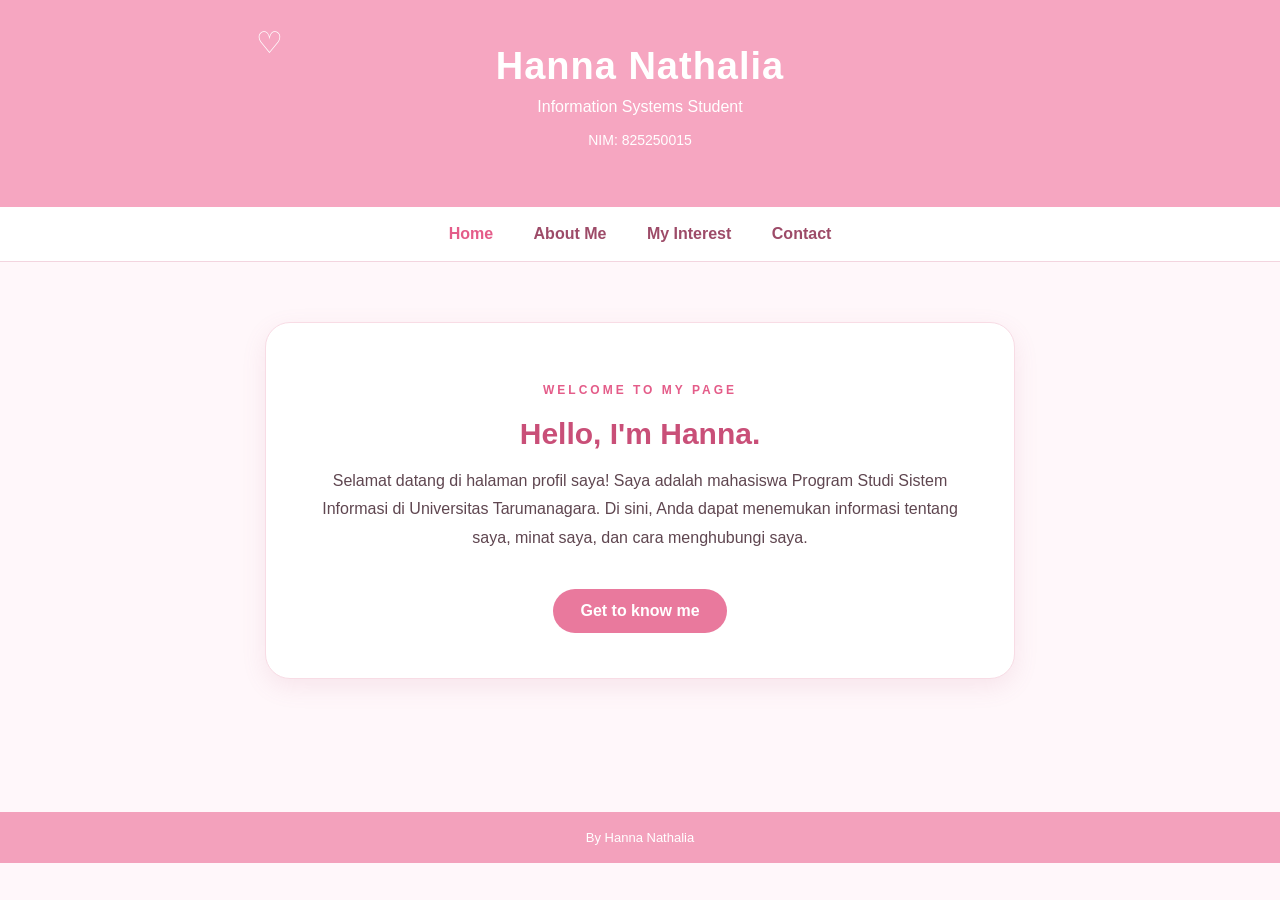
==== index.html @ 29fd4357 "Add files via upload" ====
<!DOCTYPE html>
<html lang="id">
<head>
    <meta charset="UTF-8">
    <meta name="viewport" content="width=device-width, initial-scale=1.0">
    <title>Hanna Nathalia | Home</title>
    <link rel="stylesheet" href="style.css">
</head>

<body>

    <header>
        <div class="decoration">♡</div>
        <h1>Hanna Nathalia</h1>
        <p>Information Systems Student</p>
        <p class="nim">NIM: 825250015</p>
    </header>

    <nav>
        <a href="index.html" class="active">Home</a>
        <a href="about.html">About Me</a>
        <a href="interest.html">My Interest</a>
        <a href="contact.html">Contact</a>
    </nav>

    <main>
        <article class="hero">
            <p class="small-title">WELCOME TO MY PAGE</p>

            <h2>Hello, I'm Hanna.</h2>

            <p>
                Selamat datang di halaman profil saya! Saya adalah mahasiswa Program Studi 
                Sistem Informasi di Universitas Tarumanagara. Di sini, Anda dapat menemukan 
                informasi tentang saya, minat saya, dan cara menghubungi saya.
            </p>

            <a href="about.html" class="button">
                Get to know me
            </a>
        </article>
    </main>

    <footer>
        <p>By Hanna Nathalia</p>
    </footer>

</body>
</html>
---- style.css ----
* {
    box-sizing: border-box;
}

body {
    margin: 0;
    font-family: Arial, sans-serif;
    background-color: #fff7fa;
    color: #5f4650;
}

/* HEADER */

header {
    background-color: #f6a6c1;
    color: white;
    text-align: center;
    padding: 45px 20px;
    position: relative;
}

header h1 {
    margin: 0;
    font-size: 38px;
    letter-spacing: 1px;
}

header p {
    margin-top: 10px;
    font-size: 16px;
}

.nim {
    font-size: 14px;
    margin-top: 8px;
}

.decoration {
    position: absolute;
    left: 20%;
    top: 25px;
    font-size: 30px;
}

/* NAVIGATION */

nav {
    background-color: white;
    text-align: center;
    padding: 18px;
    border-bottom: 1px solid #f3d5df;
}

nav a {
    color: #9d4b68;
    text-decoration: none;
    margin: 0 18px;
    font-weight: bold;
}

nav a:hover,
nav a.active {
    color: #e45c89;
}

/* MAIN */

main {
    min-height: 550px;
    padding: 60px 20px;
}

/* ARTICLE */

.hero,
.card,
.contact-card {
    max-width: 750px;
    margin: auto;
    background-color: white;
    padding: 45px;
    border-radius: 25px;
    border: 1px solid #f8dce5;
    box-shadow: 0 8px 25px rgba(190, 100, 130, 0.12);
}

.hero {
    text-align: center;
}

.small-title {
    color: #e45c89;
    font-size: 12px;
    letter-spacing: 3px;
    font-weight: bold;
}

.hero h2,
.card h2,
.contact-card h2 {
    color: #c94f78;
    font-size: 30px;
    margin: 15px 0;
}

.hero p,
.card p,
.contact-card p {
    line-height: 1.8;
}

/* BUTTON */

.button {
    display: inline-block;
    margin-top: 20px;
    padding: 13px 27px;
    background-color: #e9799d;
    color: white;
    text-decoration: none;
    border-radius: 25px;
    font-weight: bold;
}

.button:hover {
    background-color: #c94f78;
}

/* ABOUT ME */

.card h2 {
    text-align: center;
}

.info-box {
    margin-top: 30px;
}

.info-box div {
    background-color: #fff0f5;
    padding: 18px;
    margin-bottom: 12px;
    border-radius: 15px;
}

.info-box span {
    display: block;
    color: #c96b89;
    font-size: 12px;
    margin-bottom: 6px;
}

.info-box strong {
    color: #704653;
}

/* MY INTEREST */

.interest-card {
    background-color: #fff5f8;
    border: 1px solid #f5d6e1;
    padding: 25px;
    margin-top: 20px;
    border-radius: 18px;
    text-align: center;
}

.interest-card:hover {
    box-shadow: 0 8px 20px rgba(190, 100, 130, 0.15);
}

.interest-icon {
    color: #e45c89;
    font-size: 27px;
}

.interest-card h3 {
    color: #c94f78;
}

.interest-card p {
    font-size: 14px;
}

/* CONTACT */

.contact-card {
    text-align: center;
}

.contact-decoration {
    color: #e45c89;
    font-size: 35px;
}

.email {
    color: #9d4b68;
    margin-top: 10px;
}

.linkedin {
    margin-top: 35px;
    padding-top: 25px;
    border-top: 1px solid #f1dce3;
}

.linkedin a {
    color: #d45580;
    text-decoration: none;
    font-weight: bold;
}

/* FOOTER */

footer {
    background-color: #f3a1bc;
    color: white;
    text-align: center;
    padding: 18px;
}

footer p {
    margin: 0;
    font-size: 13px;
}
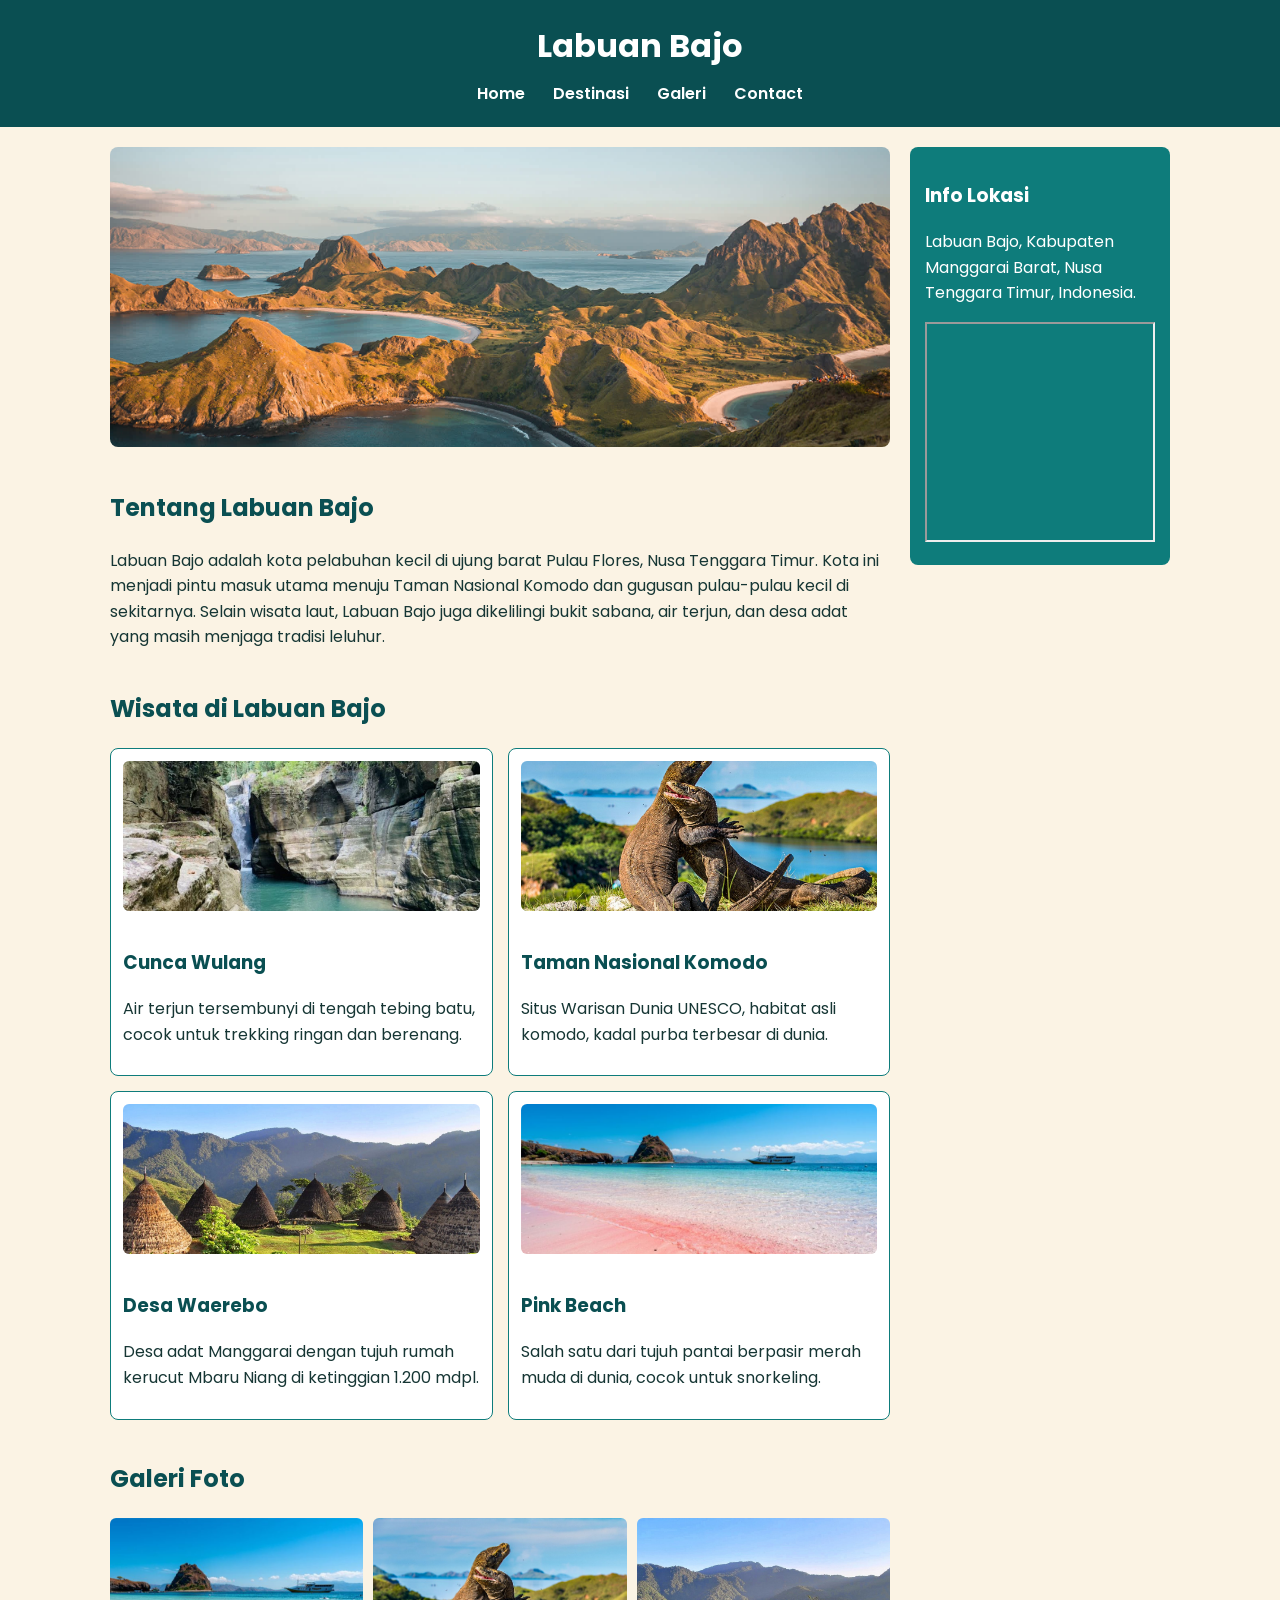
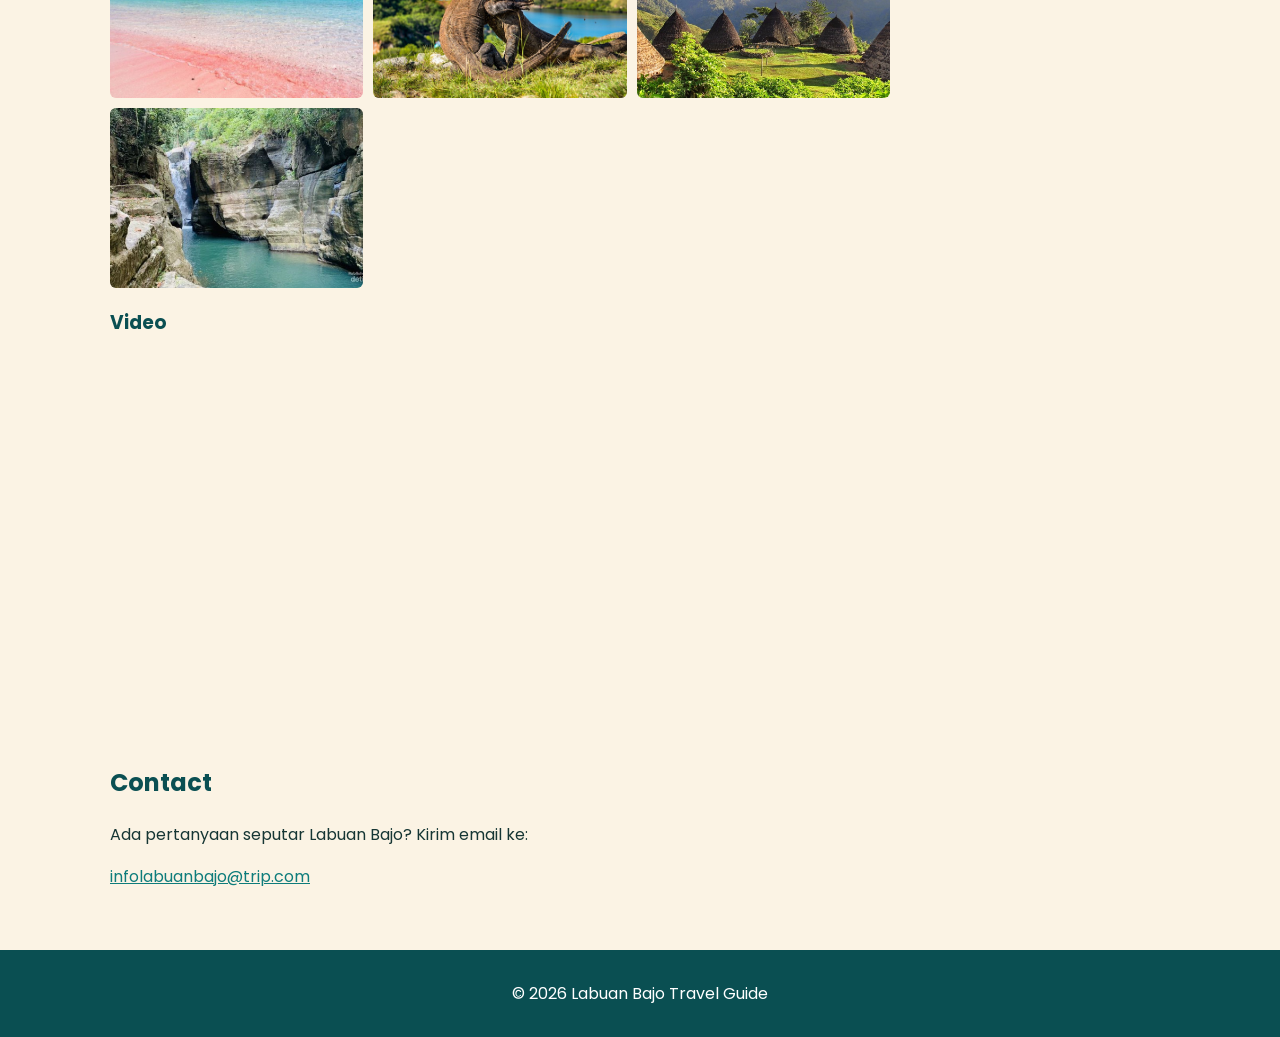
==== commit 95b385ee: "Add files via upload" ====
--- a/index.html
+++ b/index.html
@@ -1,49 +1,121 @@
-<!DOCTYPE html>
-<html lang="id">
-<head>
-    <meta charset="UTF-8">
-    <meta name="viewport" content="width=device-width, initial-scale=1.0">
-    <title>Hanna Nathalia | Home</title>
-    <link rel="stylesheet" href="style.css">
-</head>
-
-<body>
-
-    <header>
-        <div class="decoration">♡</div>
-        <h1>Hanna Nathalia</h1>
-        <p>Information Systems Student</p>
-        <p class="nim">NIM: 825250015</p>
-    </header>
-
-    <nav>
-        <a href="index.html" class="active">Home</a>
-        <a href="about.html">About Me</a>
-        <a href="interest.html">My Interest</a>
-        <a href="contact.html">Contact</a>
-    </nav>
-
-    <main>
-        <article class="hero">
-            <p class="small-title">WELCOME TO MY PAGE</p>
-
-            <h2>Hello, I'm Hanna.</h2>
-
-            <p>
-                Selamat datang di halaman profil saya! Saya adalah mahasiswa Program Studi 
-                Sistem Informasi di Universitas Tarumanagara. Di sini, Anda dapat menemukan 
-                informasi tentang saya, minat saya, dan cara menghubungi saya.
-            </p>
-
-            <a href="about.html" class="button">
-                Get to know me
-            </a>
-        </article>
-    </main>
-
-    <footer>
-        <p>By Hanna Nathalia</p>
-    </footer>
-
-</body>
-</html>+<!DOCTYPE html>
+<html lang="id">
+<head>
+<meta charset="UTF-8">
+<meta name="viewport" content="width=device-width, initial-scale=1.0">
+<title>Labuan Bajo — Wisata Indonesia</title>
+<link rel="preconnect" href="https://fonts.googleapis.com">
+<link href="https://fonts.googleapis.com/css2?family=Poppins:wght@400;600;700&display=swap" rel="stylesheet">
+<link rel="stylesheet" href="style.css">
+</head>
+<body>
+
+  <!-- HEADER -->
+  <header>
+    <h1>Labuan Bajo</h1>
+    <nav>
+      <a href="#home">Home</a>
+      <a href="#destinasi">Destinasi</a>
+      <a href="#galeri">Galeri</a>
+      <a href="#contact">Contact</a>
+    </nav>
+  </header>
+
+  <!-- LAYOUT GRID: konten (3fr) + sidebar (1fr) -->
+  <div class="container">
+
+    <main class="content">
+
+      <!-- HOME -->
+      <section id="home">
+        <img src="images/labuan-bajo.jpg" alt="Pemandangan Labuan Bajo" class="foto-utama">
+        <h2>Tentang Labuan Bajo</h2>
+        <p>
+          Labuan Bajo adalah kota pelabuhan kecil di ujung barat Pulau Flores,
+          Nusa Tenggara Timur. Kota ini menjadi pintu masuk utama menuju Taman
+          Nasional Komodo dan gugusan pulau-pulau kecil di sekitarnya. Selain
+          wisata laut, Labuan Bajo juga dikelilingi bukit sabana, air terjun,
+          dan desa adat yang masih menjaga tradisi leluhur.
+        </p>
+      </section>
+
+      <!-- DESTINASI -->
+      <section id="destinasi">
+        <h2>Wisata di Labuan Bajo</h2>
+        <div class="grid-kartu">
+
+          <div class="kartu">
+            <img src="images/cunca-wulang.jpeg" alt="Cunca Wulang">
+            <h3>Cunca Wulang</h3>
+            <p>Air terjun tersembunyi di tengah tebing batu, cocok untuk trekking ringan dan berenang.</p>
+          </div>
+
+          <div class="kartu">
+            <img src="images/taman-nasional-komodo.jpg" alt="Taman Nasional Komodo">
+            <h3>Taman Nasional Komodo</h3>
+            <p>Situs Warisan Dunia UNESCO, habitat asli komodo, kadal purba terbesar di dunia.</p>
+          </div>
+
+          <div class="kartu">
+            <img src="images/desa-waerebo.jpg" alt="Desa Waerebo">
+            <h3>Desa Waerebo</h3>
+            <p>Desa adat Manggarai dengan tujuh rumah kerucut Mbaru Niang di ketinggian 1.200 mdpl.</p>
+          </div>
+
+          <div class="kartu">
+            <img src="images/pinkbeach.jpg" alt="Pink Beach">
+            <h3>Pink Beach</h3>
+            <p>Salah satu dari tujuh pantai berpasir merah muda di dunia, cocok untuk snorkeling.</p>
+          </div>
+
+        </div>
+      </section>
+
+      <!-- GALERI -->
+      <section id="galeri">
+        <h2>Galeri Foto</h2>
+        <div class="grid-galeri">
+          <img src="images/pinkbeach.jpg" alt="Pink Beach">
+          <img src="images/taman-nasional-komodo.jpg" alt="Taman Nasional Komodo">
+          <img src="images/desa-waerebo.jpg" alt="Desa Waerebo">
+          <img src="images/cunca-wulang.jpeg" alt="Cunca Wulang">
+        </div>
+
+        <h3>Video</h3>
+        <iframe
+          width="100%"
+          height="360"
+          src="https://www.youtube.com/embed/s17Smnsm2qA"
+          title="Video Labuan Bajo"
+          frameborder="0"
+          allowfullscreen>
+        </iframe>
+      </section>
+
+      <section id="contact">
+        <h2>Contact</h2>
+        <p>Ada pertanyaan seputar Labuan Bajo? Kirim email ke:</p>
+        <a href="mailto:infolabuanbajo@trip.com">infolabuanbajo@trip.com</a>
+      </section>
+
+    </main>
+
+    <aside class="sidebar">
+      <h3>Info Lokasi</h3>
+      <p>Labuan Bajo, Kabupaten Manggarai Barat, Nusa Tenggara Timur, Indonesia.</p>
+      <iframe
+        width="100%"
+        height="220"
+        src="https://www.google.com/maps?q=Labuan%20Bajo%2C%20Manggarai%20Barat&output=embed"
+        title="Peta Labuan Bajo">
+      </iframe>
+    </aside>
+
+  </div>
+
+  <footer>
+    <p>&copy; 2026 Labuan Bajo Travel Guide</p>
+  </footer>
+
+</body>
+</html>
--- a/style.css
+++ b/style.css
@@ -1,225 +1,160 @@
-* {
-    box-sizing: border-box;
-}
-
-body {
-    margin: 0;
-    font-family: Arial, sans-serif;
-    background-color: #fff7fa;
-    color: #5f4650;
-}
-
-/* HEADER */
-
-header {
-    background-color: #f6a6c1;
-    color: white;
-    text-align: center;
-    padding: 45px 20px;
-    position: relative;
-}
-
-header h1 {
-    margin: 0;
-    font-size: 38px;
-    letter-spacing: 1px;
-}
-
-header p {
-    margin-top: 10px;
-    font-size: 16px;
-}
-
-.nim {
-    font-size: 14px;
-    margin-top: 8px;
-}
-
-.decoration {
-    position: absolute;
-    left: 20%;
-    top: 25px;
-    font-size: 30px;
-}
-
-/* NAVIGATION */
-
-nav {
-    background-color: white;
-    text-align: center;
-    padding: 18px;
-    border-bottom: 1px solid #f3d5df;
-}
-
-nav a {
-    color: #9d4b68;
-    text-decoration: none;
-    margin: 0 18px;
-    font-weight: bold;
-}
-
-nav a:hover,
-nav a.active {
-    color: #e45c89;
-}
-
-/* MAIN */
-
-main {
-    min-height: 550px;
-    padding: 60px 20px;
-}
-
-/* ARTICLE */
-
-.hero,
-.card,
-.contact-card {
-    max-width: 750px;
-    margin: auto;
-    background-color: white;
-    padding: 45px;
-    border-radius: 25px;
-    border: 1px solid #f8dce5;
-    box-shadow: 0 8px 25px rgba(190, 100, 130, 0.12);
-}
-
-.hero {
-    text-align: center;
-}
-
-.small-title {
-    color: #e45c89;
-    font-size: 12px;
-    letter-spacing: 3px;
-    font-weight: bold;
-}
-
-.hero h2,
-.card h2,
-.contact-card h2 {
-    color: #c94f78;
-    font-size: 30px;
-    margin: 15px 0;
-}
-
-.hero p,
-.card p,
-.contact-card p {
-    line-height: 1.8;
-}
-
-/* BUTTON */
-
-.button {
-    display: inline-block;
-    margin-top: 20px;
-    padding: 13px 27px;
-    background-color: #e9799d;
-    color: white;
-    text-decoration: none;
-    border-radius: 25px;
-    font-weight: bold;
-}
-
-.button:hover {
-    background-color: #c94f78;
-}
-
-/* ABOUT ME */
-
-.card h2 {
-    text-align: center;
-}
-
-.info-box {
-    margin-top: 30px;
-}
-
-.info-box div {
-    background-color: #fff0f5;
-    padding: 18px;
-    margin-bottom: 12px;
-    border-radius: 15px;
-}
-
-.info-box span {
-    display: block;
-    color: #c96b89;
-    font-size: 12px;
-    margin-bottom: 6px;
-}
-
-.info-box strong {
-    color: #704653;
-}
-
-/* MY INTEREST */
-
-.interest-card {
-    background-color: #fff5f8;
-    border: 1px solid #f5d6e1;
-    padding: 25px;
-    margin-top: 20px;
-    border-radius: 18px;
-    text-align: center;
-}
-
-.interest-card:hover {
-    box-shadow: 0 8px 20px rgba(190, 100, 130, 0.15);
-}
-
-.interest-icon {
-    color: #e45c89;
-    font-size: 27px;
-}
-
-.interest-card h3 {
-    color: #c94f78;
-}
-
-.interest-card p {
-    font-size: 14px;
-}
-
-/* CONTACT */
-
-.contact-card {
-    text-align: center;
-}
-
-.contact-decoration {
-    color: #e45c89;
-    font-size: 35px;
-}
-
-.email {
-    color: #9d4b68;
-    margin-top: 10px;
-}
-
-.linkedin {
-    margin-top: 35px;
-    padding-top: 25px;
-    border-top: 1px solid #f1dce3;
-}
-
-.linkedin a {
-    color: #d45580;
-    text-decoration: none;
-    font-weight: bold;
-}
-
-/* FOOTER */
-
-footer {
-    background-color: #f3a1bc;
-    color: white;
-    text-align: center;
-    padding: 18px;
-}
-
-footer p {
-    margin: 0;
-    font-size: 13px;
-}+/* ===== WARNA (tropical fresh) ===== */
+:root {
+  --sand: #FBF3E4;
+  --ocean: #0E7C7B;
+  --ocean-deep: #0A4F52;
+  --coral: #FF6F5E;
+  --leaf: #4F9A63;
+  --ink: #163634;
+}
+
+* {
+  box-sizing: border-box;
+}
+
+body {
+  margin: 0;
+  font-family: 'Poppins', sans-serif;
+  background-color: var(--sand);
+  color: var(--ink);
+  line-height: 1.6;
+}
+
+h1, h2, h3 {
+  color: var(--ocean-deep);
+}
+
+a {
+  color: var(--ocean);
+}
+
+/* ===== HEADER ===== */
+header {
+  background-color: var(--ocean-deep);
+  color: white;
+  padding: 20px;
+  text-align: center;
+}
+
+header h1 {
+  color: white;
+  margin: 0 0 10px 0;
+}
+
+nav a {
+  color: white;
+  text-decoration: none;
+  margin: 0 12px;
+  font-weight: 600;
+}
+
+/* Efek hover pada menu */
+nav a:hover {
+  text-decoration: underline;
+  color: var(--coral);
+}
+
+/* ===== LAYOUT GRID =====
+   Kolom konten (3fr) dan sidebar (1fr) */
+.container {
+  display: grid;
+  grid-template-columns: 3fr 1fr;
+  gap: 20px;
+  padding: 20px;
+  max-width: 1100px;
+  margin: 0 auto;
+}
+
+section {
+  margin-bottom: 40px;
+}
+
+.foto-utama {
+  width: 100%;
+  height: 300px;
+  object-fit: cover;
+  border-radius: 8px;
+  margin-bottom: 15px;
+}
+
+/* ===== KARTU DESTINASI ===== */
+.grid-kartu {
+  display: grid;
+  grid-template-columns: repeat(2, 1fr);
+  gap: 15px;
+}
+
+.kartu {
+  background-color: white;
+  border: 1px solid var(--ocean);
+  border-radius: 8px;
+  padding: 12px;
+}
+
+.kartu img,
+.foto-kosong {
+  width: 100%;
+  height: 150px;
+  object-fit: cover;
+  border-radius: 6px;
+  margin-bottom: 10px;
+}
+
+.foto-kosong {
+  background-color: var(--sand);
+  border: 1px dashed var(--ocean);
+  display: flex;
+  align-items: center;
+  justify-content: center;
+  color: var(--ocean);
+  font-size: 14px;
+}
+
+/* ===== GALERI ===== */
+.grid-galeri {
+  display: grid;
+  grid-template-columns: repeat(3, 1fr);
+  gap: 10px;
+  margin-bottom: 20px;
+}
+
+.grid-galeri img {
+  width: 100%;
+  height: 180px;
+  object-fit: cover;
+  border-radius: 6px;
+}
+
+/* ===== SIDEBAR ===== */
+.sidebar {
+  background-color: var(--ocean);
+  color: white;
+  padding: 15px;
+  border-radius: 8px;
+  height: fit-content;
+}
+
+.sidebar h3 {
+  color: white;
+}
+
+/* ===== FOOTER ===== */
+footer {
+  background-color: var(--ocean-deep);
+  color: white;
+  text-align: center;
+  padding: 15px;
+}
+
+/* ===== RESPONSIVE ===== */
+@media (max-width: 800px) {
+  .container {
+    grid-template-columns: 1fr;
+  }
+  .grid-kartu {
+    grid-template-columns: 1fr;
+  }
+  .grid-galeri {
+    grid-template-columns: 1fr;
+  }
+}
